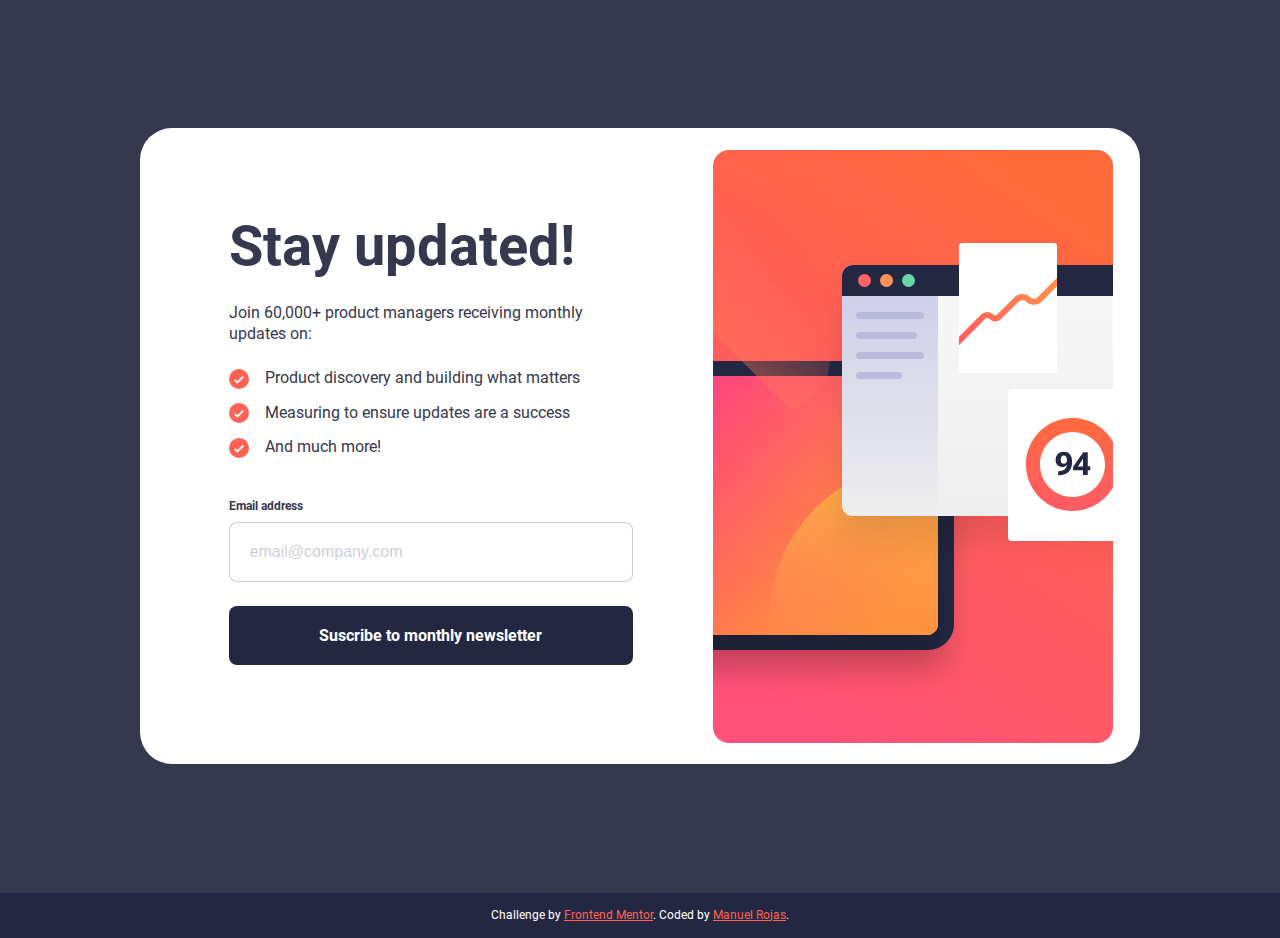
==== index.html @ b82d7954 "[FEATURE] Fully responsive Sign-up form with email validation logic amd styles" ====
<!DOCTYPE html>
<html lang="en">

<head>
  <meta charset="UTF-8">
  <meta name="viewport" content="width=device-width, initial-scale=1.0">
  <!-- displays site properly based on user's device -->

  <link rel="icon" type="image/png" sizes="32x32" href="./assets/images/favicon-32x32.png">
  <link rel="stylesheet" href="style.css">

  <title>Frontend Mentor | Newsletter sign-up form with success message</title>
</head>

<body>

  <main>
    <section class="email-obtain">
      <div class="suscribe container">
        <div class="suscribe__text">
          <h1 class="suscribe__title">
            Stay updated!
          </h1>
          <p>
            Join 60,000+ product managers receiving monthly updates on:
          </p>
          <ul class="suscribe__services-list">
            <li>
              <img src="./assets/images/icon-list.svg" alt="checkmark-icon">
              <p> Product discovery and building what matters</p>
            </li>
            <li>
              <img src="./assets/images/icon-list.svg" alt="checkmark-icon">
              <p> Measuring to ensure updates are a success</p>
            </li>
            <li>
              <img src="./assets/images/icon-list.svg" alt="checkmark-icon">
              <p> And much more!</p>
            </li>
          </ul>
          <form action="" class="suscribe__form">
            <div class="suscribe__labels-container">
              <p class="error-message hidden">Valid email required</p>
              <label class="suscribe__input-label" for="email">Email address</label>
            </div>
            <input class="suscribe__input" type="email" name="email" id="email-input" placeholder="email@company.com"
               />
            <input type="submit" value="Suscribe to monthly newsletter" class="gradient-button" id="suscribe-button" />
          </form>
        </div>
        <div class="suscribe__image">
          <img class="suscribe__desktop-image" src="./assets/images/illustration-sign-up-desktop.svg"
            alt="sign-up-image">
        </div>
        <img class="suscribe__mobile-image" src="./assets/images/illustration-sign-up-mobile.svg" alt="sign-up-image">
      </div>
    </section>
  </main>

  <footer>
    <div class="attribution">
      Challenge by <a href="https://www.frontendmentor.io?ref=challenge" target="_blank">Frontend Mentor</a>.
      Coded by <a href="#">Manuel Rojas</a>.
    </div>
  </footer>
  <script src="script.js"></script>
</body>

</html>
---- style.css ----
:root {
  --primary-color: hsl(4, 100%, 67%);

  --gray-700: hsl(234, 29%, 20%);
  --gray-500: hsl(235, 18%, 26%);
  --gray-300: hsl(231, 16%, 65%);
  --white: hsl(0, 0%, 100%);
}

@font-face {
  font-family: Roboto-Bold;
  src: url("./assets/fonts/Roboto-Bold.ttf");
}

@font-face {
  font-family: Roboto-Regular;
  src: url("./assets/fonts/Roboto-Regular.ttf");
}

*,
*::before,
*::after {
  box-sizing: border-box;
}

body {
  margin: 0;
  font-size: 1rem;
  font-family: Roboto-Regular;
  line-height: 1.35em;
  color: var(--gray-500);
}

main {
  background: var(--gray-500);
}

.email-obtain {
  max-width: min(100%, 1440px);
  margin-inline: auto;
}

.container {
  display: flex;
  flex-direction: column;
  background: var(--white);
  max-width: min(100%, 600px);
  margin: 0 auto;
}

.suscribe {
  flex-direction: column-reverse;
  justify-content: start;
  max-width: 500px;
  min-height: 100svh;
}

.suscribe__text {
  padding-inline: 1.5em;
}

.suscribe__title, .success__title {
  margin-bottom: .5em;
  font-size: 2.5rem;
  font-family: Roboto-bold;
  line-height: 1em;
}

.suscribe__services-list {
  padding: 0;
  margin-block: 1em;
  list-style: none;
}

.suscribe__services-list li {
  display: flex;
  gap: 1em;
}

.suscribe__services-list li img {
  width: 1.25rem;
  margin-top: 0.5em;
  align-self: flex-start;
}

.suscribe__services-list li p {
  margin-block: 0.4em;
}

.suscribe__form {
  display: flex;
  flex-direction: column;
  margin-top: 2em;
  margin-bottom: 1em;
}

.suscribe__labels-container {
  display: flex;
  flex-direction: row-reverse;
  align-items: center;
  justify-content: space-between;
}

.suscribe__input-label {
  font-size: 0.75rem;
  font-family: Roboto-bold;
}

.suscribe__input {
  border: 0.5px solid hsla(230, 16%, 65%, 0.5);
  border-radius: 0.5em;
  padding: 1.25em;
  margin-block: 0.25em 0.75em;
  font-size: 1rem;
  outline: none;
}

.suscribe__input::placeholder {
  color: hsla(230, 16%, 65%, 0.5);
  font-size: 1rem;
}

.gradient-button {
  width: 100%;
  background: var(--gray-700);
  color: var(--white);
  border: none;
  border-radius: 0.5em;
  padding: 1.25em;
  margin-block: 0.75em;
  font-family: Roboto-bold;
  font-size: 1rem;
  cursor: pointer;
}

.gradient-button:hover,
.gradient-button:focus,
.gradient-button:active {
  background: hsla(333, 100%, 53%, 1);
  background: linear-gradient(
    45deg,
    hsla(333, 100%, 53%, 1) 0%,
    hsla(33, 94%, 57%, 1) 100%
  );
  background: -moz-linear-gradient(
    45deg,
    hsla(333, 100%, 53%, 1) 0%,
    hsla(33, 94%, 57%, 1) 100%
  );
  background: -webkit-linear-gradient(
    45deg,
    hsla(333, 100%, 53%, 1) 0%,
    hsla(33, 94%, 57%, 1) 100%
  );
  filter: progid: DXImageTransform.Microsoft.gradient( startColorstr="#FF0F7B", endColorstr="#F89B29", GradientType=1 );
}

.error {
  color: var(--primary-color);
  background: hsl(4, 100%, 67%, .25);
  border: .5px solid var(--primary-color);
  transition: 1s ease-out;
}

.error-message {
  margin: 0;
  opacity: 1;
  font-size: 0.875rem;
  font-family: Roboto-bold;
  color: var(--primary-color);
  transition: .1s ease-in;
}

.hidden {
  opacity: 0;
} 

.display-none {
  display: none;
}

.suscribe__desktop-image {
  display: none;
}

.success {
  justify-content: center;
  min-height: 100svh;
  padding: 1em 1.5em;
}

.success__title {
  margin-bottom: 0.5em;
}

.success__user-email {
  font-family: Roboto-bold;
}

.success__btn-container {
  position: relative;
  top: 21vh;
}

footer {
  position: relative;
  bottom: 0;
  padding: 0.75em;
  background: var(--gray-700);
  color: var(--white);
}

.attribution {
  font-size: 0.75rem;
  text-align: center;
}

.attribution a {
  color: var(--primary-color);
}

@media (min-width: 980px) {

  .email-obtain {
    padding-block: 14.25vh;
  }

  .container {
    border-radius: 2em;
    padding: 1.35em 1em;
    max-width: min(100%, 1000px);
  }

  .suscribe {
    min-height: auto;
    flex-direction: row;
    justify-content: center;
  }

  .suscribe__text {
    max-width: 50%;
    padding: 2.5em 5em 2em 0em;
  }

  .suscribe__title, .success__title {
    margin-block: .5em;
    font-size: 3.5rem;
  }

  .suscribe__form {
    margin-top: 2em;
  }

  .suscribe__image {
    width: 35%;
  }

  .suscribe__desktop-image {
    display: block;
  }

  .suscribe__mobile-image {
    display: none;
  }

  .success-section {
    padding-block: 22.35vh;
  }

  .success {
    min-height: auto;
    max-width: 470px;
    padding: 2.5em 3.5em;
  }

  .success__icon {
    width: 3.5em;
  }

  .success__message {
    margin: 0;
  }

  .success__btn-container {
    position: initial;
    margin-top: 1.5em;
  }
}
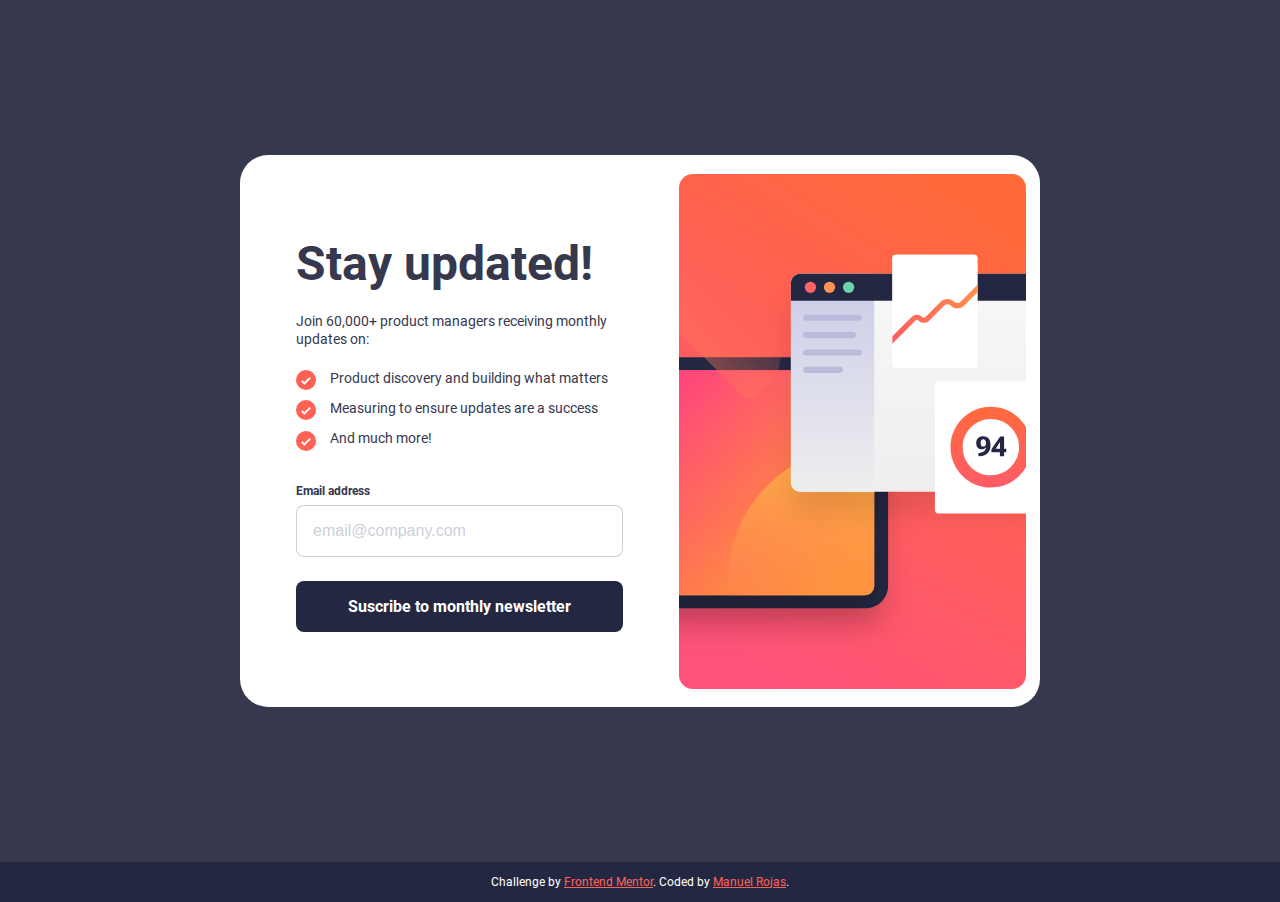
==== commit 328218b1: "[STYLES] Adjusting font-sizes on each breakpoint. Adjusting their correspondig padding and margin" ====
--- a/index.html
+++ b/index.html
@@ -40,7 +40,7 @@
           </ul>
           <form action="" class="suscribe__form">
             <div class="suscribe__labels-container">
-              <p class="error-message hidden">Valid email required</p>
+              <p class="error-message hidden" id="error-message">Valid email required</p>
               <label class="suscribe__input-label" for="email">Email address</label>
             </div>
             <input class="suscribe__input" type="email" name="email" id="email-input" placeholder="email@company.com"
--- a/style.css
+++ b/style.css
@@ -99,9 +99,6 @@
   flex-direction: row-reverse;
   align-items: center;
   justify-content: space-between;
-}
-
-.suscribe__input-label {
   font-size: 0.75rem;
   font-family: Roboto-bold;
 }
@@ -109,7 +106,7 @@
 .suscribe__input {
   border: 0.5px solid hsla(230, 16%, 65%, 0.5);
   border-radius: 0.5em;
-  padding: 1.25em;
+  padding: 1em;
   margin-block: 0.25em 0.75em;
   font-size: 1rem;
   outline: none;
@@ -126,7 +123,7 @@
   color: var(--white);
   border: none;
   border-radius: 0.5em;
-  padding: 1.25em;
+  padding: 1em;
   margin-block: 0.75em;
   font-family: Roboto-bold;
   font-size: 1rem;
@@ -165,8 +162,6 @@
 .error-message {
   margin: 0;
   opacity: 1;
-  font-size: 0.875rem;
-  font-family: Roboto-bold;
   color: var(--primary-color);
   transition: .1s ease-in;
 }
@@ -219,32 +214,36 @@
   color: var(--primary-color);
 }
 
-@media (min-width: 980px) {
+@media (min-width: 850px) {
+
+  body {
+    font-size: 0.875rem;
+  }
 
   .email-obtain {
-    padding-block: 14.25vh;
+    padding-block: calc((95.7svh - 552px)/2 );
   }
 
   .container {
     border-radius: 2em;
     padding: 1.35em 1em;
-    max-width: min(100%, 1000px);
+    max-width: min(100%, 800px);
   }
 
   .suscribe {
     min-height: auto;
     flex-direction: row;
-    justify-content: center;
+    justify-content: space-between;
   }
 
   .suscribe__text {
-    max-width: 50%;
-    padding: 2.5em 5em 2em 0em;
-  }
+    max-width: 55%;
+    padding: 3em 4em 0em 3em;
+}
 
   .suscribe__title, .success__title {
     margin-block: .5em;
-    font-size: 3.5rem;
+    font-size: 3rem;
   }
 
   .suscribe__form {
@@ -252,7 +251,11 @@
   }
 
   .suscribe__image {
-    width: 35%;
+    width: 45%;
+  }
+
+  .suscribe__image img {
+    width: 100%;
   }
 
   .suscribe__desktop-image {
